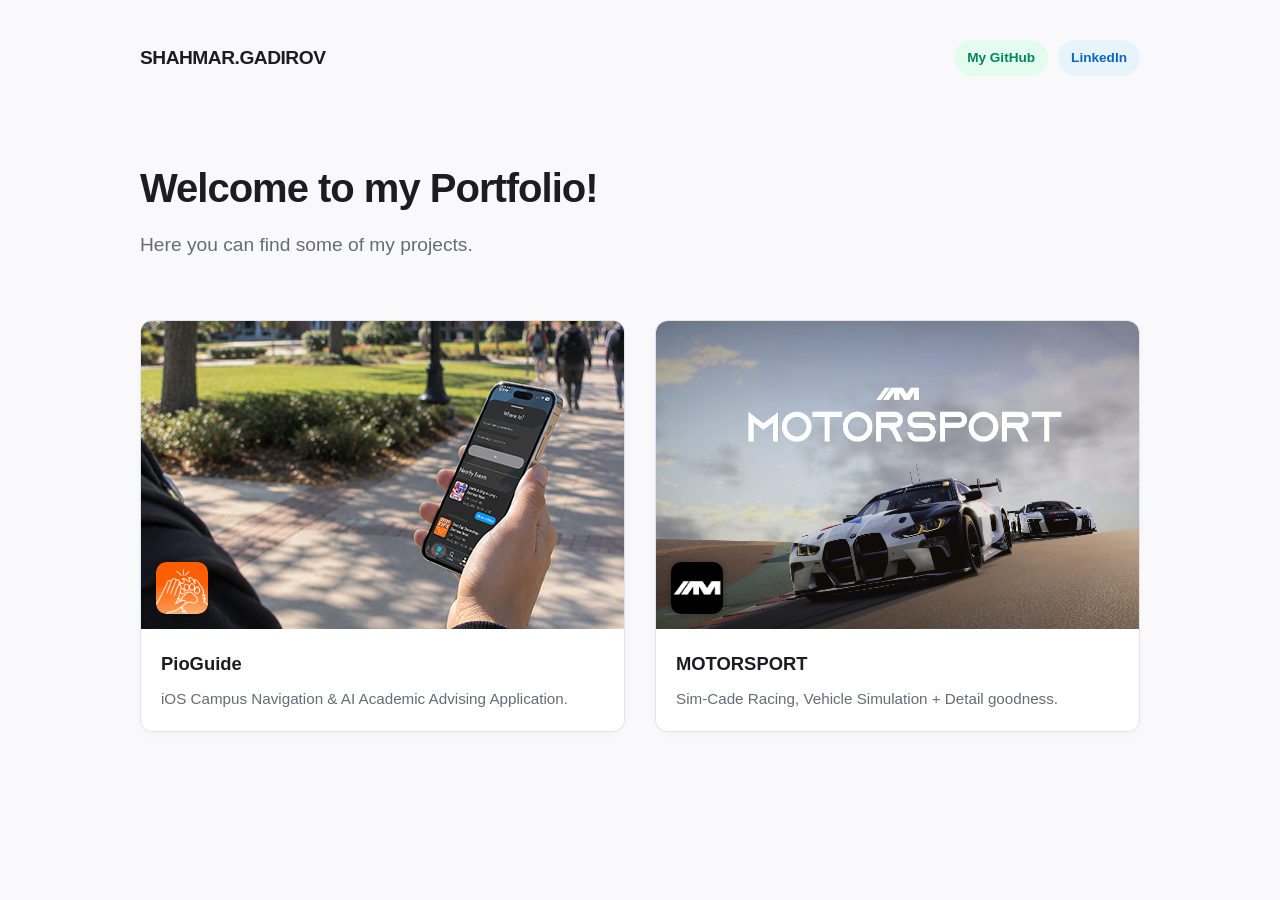
==== index.html @ 96c401d5 "yea" ====
<!DOCTYPE html>
    <html lang="en">
    <head>
        <meta charset="UTF-8">
        <meta name="viewport" content="width=device-width, initial-scale=1.0">
        <link rel="icon" type="image/png" href="./images/logo.png">
        <link rel="stylesheet" href="styles.css">

        <title>Shahmar Gadirov's Portfolio</title>
    </head>
    <body>
        <header>
            <div class="logo">SHAHMAR.GADIROV</div>
            <nav class="header-links" aria-label="Social links">
                <a
                    class="status-badge status-badge--github"
                    href="https://github.com/shahmargadirov"
                    target="_blank"
                    rel="noopener noreferrer"
                >My GitHub</a>
                <a
                    class="status-badge status-badge--linkedin"
                    href="https://linkedin.com/in/shahmar-gadirov"
                    target="_blank"
                    rel="noopener noreferrer"
                >LinkedIn</a>
            </nav>
        </header>
        <main>
            <section class="hero">
                <h1>Welcome to my Portfolio!</h1>
                <p> Here you can find some of my projects.</p>
                <!-- <p>Welcome to my portfolio. Here are some projects i've worked on.</p> -->
            </section>

            <section class="grid">
                <!-- Project 1 -->
                <div class="card">
                    <div class="card-placeholder">
                        <img src="./images/projects/pioguide/thumbnail1.png" alt="PioGuide">
                        <img class="card-logo" src="./images/projects/pioguide/logo.png" alt="">
                    </div>
                    <div class="card-content">
                        <h3>PioGuide</h3>
                        <p>iOS Campus Navigation & AI Academic Advising Application.</p>
                    </div>
                </div>

                <!-- Project 2 -->
                <div class="card">
                    <div class="card-placeholder">
                        <img class="card-thumbnail" src="./images/projects/motorsport/thumbnail1.png" alt="MOTORSPORT">
                        <img class="card-logo" src="./images/projects/motorsport/logo.png" alt="">
                    </div>
                    <div class="card-content">
                        <h3>MOTORSPORT</h3>
                        <p>Sim-Cade Racing, Vehicle Simulation + Detail goodness.</p>
                    </div>
                </div>
            </section>
        </main>
    </body>
</html>
---- styles.css ----
* {
    box-sizing: border-box;
    margin: 0;
    padding: 0;
    font-family: -apple-system, BlinkMacSystemFont, "Segoe UI", Roboto, Helvetica, Arial, sans-serif;
}

body {
    background-color: #f9f9fb;
    color: #1d1d1f;
    line-height: 1.6;
    padding: 20px;
}

header {
    max-width: 1000px;
    margin: 0 auto 60px auto;
    display: flex;
    justify-content: space-between;
    align-items: center;
    padding: 20px 0;
}

.logo {
    font-weight: 700;
    font-size: 1.2rem;
    letter-spacing: -0.5px;
}

.header-links {
    display: flex;
    flex-wrap: wrap;
    gap: 10px;
    align-items: center;
}

.status-badge {
    display: inline-block;
    padding: 6px 12px;
    border-radius: 20px;
    font-size: 0.85rem;
    font-weight: 600;
    text-decoration: none;
    cursor: pointer;
    border: 1px solid transparent;
    transition:
        background-color 0.2s ease,
        color 0.2s ease,
        border-color 0.2s ease,
        transform 0.2s ease,
        box-shadow 0.2s ease;
}

.status-badge:hover {
    transform: translateY(-2px);
    box-shadow: 0 4px 12px rgba(0, 0, 0, 0.08);
}

.status-badge:active {
    transform: translateY(0);
    box-shadow: 0 2px 6px rgba(0, 0, 0, 0.06);
}

.status-badge:focus-visible {
    outline: 2px solid #1d1d1f;
    outline-offset: 2px;
}

.status-badge--github {
    background-color: #e3fcef;
    color: #00875a;
}

.status-badge--github:hover {
    background-color: #c6f6e0;
    border-color: #00875a33;
}

.status-badge--linkedin {
    background-color: #e8f4fc;
    color: #0a66c2;
}

.status-badge--linkedin:hover {
    background-color: #d0e8f7;
    border-color: #0a66c233;
}

main {
    max-width: 1000px;
    margin: 0 auto;
}

.hero {
    margin-bottom: 60px;
}

.hero h1 {
    font-size: 2.5rem;
    font-weight: 800;
    margin-bottom: 10px;
    letter-spacing: -1px;
}

.hero p {
    font-size: 1.2rem;
    color: #686b77;
    max-width: 600px;
}

.grid {
    display: grid;
    grid-template-columns: repeat(auto-fit, minmax(300px, 1fr));
    gap: 30px;
}

.card {
    background: #ffffff;
    border: 1px solid #e1e4ea;
    border-radius: 12px;
    overflow: hidden;
    box-shadow: 0 4px 6px rgba(0, 0, 0, 0.02);
    transition: transform 0.2s ease;
    cursor: pointer;
}

.card:hover {
    transform: translateY(-4px);
}

.card-placeholder {
    position: relative;
    background-color: #eceef2;
    height: 308px;
    display: flex;
    align-items: center;
    justify-content: center;
    overflow: hidden;
}

.card-placeholder .card-thumbnail {
    width: 100%;
    height: 100%;
    object-fit: cover;
    border-radius: 12px 12px 0 0;
}

.card-placeholder .card-logo {
    position: absolute;
    bottom: 15px;
    left: 15px;
    z-index: 1;
    max-height: 52px;
    max-width: min(45%, 160px);
    width: auto;
    height: auto;
    object-fit: contain;
    border-radius: 10px;
    pointer-events: none;
    filter: drop-shadow(0 1px 3px rgba(0, 0, 0, 0.35));
}

.card-content {
    padding: 20px;
}

.card-content h3 {
    margin-bottom: 8px;
    font-size: 1.15rem;
}

.card-content p {
    color: #686b77;
    font-size: 0.95rem;
}
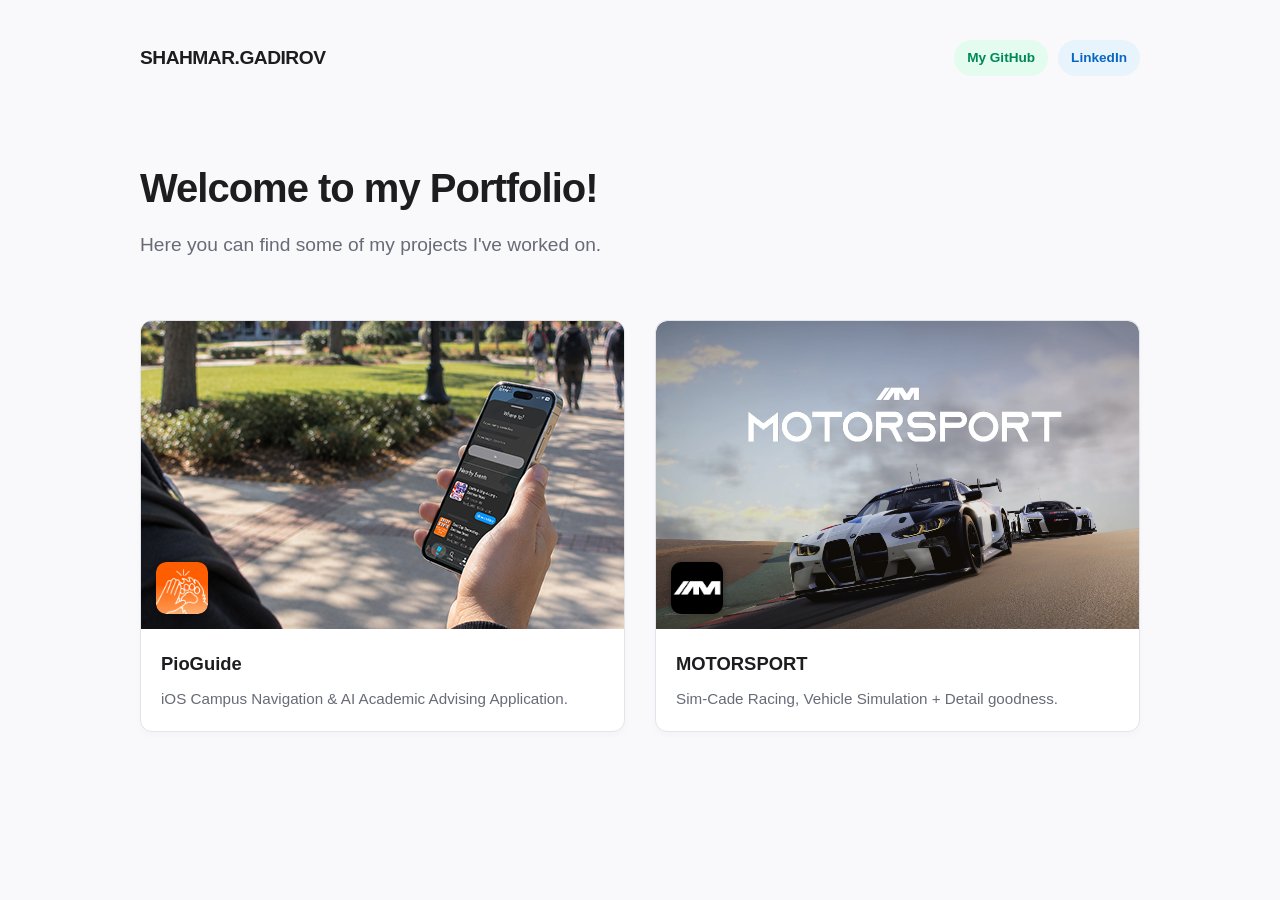
==== commit ee7b0fac: "still updating" ====
--- a/index.html
+++ b/index.html
@@ -1,63 +1,92 @@
 <!DOCTYPE html>
-    <html lang="en">
-    <head>
-        <meta charset="UTF-8">
-        <meta name="viewport" content="width=device-width, initial-scale=1.0">
-        <link rel="icon" type="image/png" href="./images/logo.png">
-        <link rel="stylesheet" href="styles.css">
+<html lang="en">
 
-        <title>Shahmar Gadirov's Portfolio</title>
-    </head>
-    <body>
-        <header>
-            <div class="logo">SHAHMAR.GADIROV</div>
-            <nav class="header-links" aria-label="Social links">
-                <a
-                    class="status-badge status-badge--github"
-                    href="https://github.com/shahmargadirov"
-                    target="_blank"
-                    rel="noopener noreferrer"
-                >My GitHub</a>
-                <a
-                    class="status-badge status-badge--linkedin"
-                    href="https://linkedin.com/in/shahmar-gadirov"
-                    target="_blank"
-                    rel="noopener noreferrer"
-                >LinkedIn</a>
-            </nav>
-        </header>
-        <main>
-            <section class="hero">
-                <h1>Welcome to my Portfolio!</h1>
-                <p> Here you can find some of my projects.</p>
-                <!-- <p>Welcome to my portfolio. Here are some projects i've worked on.</p> -->
-            </section>
+<head>
+    <meta charset="UTF-8">
+    <meta name="viewport" content="width=device-width, initial-scale=1.0">
 
-            <section class="grid">
-                <!-- Project 1 -->
-                <div class="card">
-                    <div class="card-placeholder">
-                        <img src="./images/projects/pioguide/thumbnail1.png" alt="PioGuide">
-                        <img class="card-logo" src="./images/projects/pioguide/logo.png" alt="">
-                    </div>
-                    <div class="card-content">
-                        <h3>PioGuide</h3>
-                        <p>iOS Campus Navigation & AI Academic Advising Application.</p>
-                    </div>
+    <link rel="icon" type="image/png" href="./images/logo.png">
+    <link rel="stylesheet" href="styles.css">
+
+    <title>Shahmar Gadirov's Portfolio</title>
+</head>
+
+<body>
+
+    <header>
+        <div class="logo">SHAHMAR.GADIROV</div>
+        <nav class="header-links" aria-label="Social links">
+            <a class="status-badge status-badge--github" href="https://github.com/shahmargadirov" target="_blank"
+                rel="noopener noreferrer">My GitHub</a>
+            <a class="status-badge status-badge--linkedin" href="https://linkedin.com/in/shahmar-gadirov"
+                target="_blank" rel="noopener noreferrer">LinkedIn</a>
+        </nav>
+    </header>
+
+    <main>
+        <section class="hero">
+            <h1>Welcome to my Portfolio!</h1>
+            <p>Here you can find some of my projects I've worked on.</p>
+        </section>
+
+
+        <section class="grid">
+
+            <!-- Project 1 -->
+            <div class="card" onclick="openProject('pioguide')">
+
+                <div class="card-placeholder">
+                    <img src="./images/projects/pioguide/thumbnail1.png" alt="PioGuide">
+
+                    <img class="card-logo" src="./images/projects/pioguide/logo.png" alt="">
                 </div>
 
-                <!-- Project 2 -->
-                <div class="card">
-                    <div class="card-placeholder">
-                        <img class="card-thumbnail" src="./images/projects/motorsport/thumbnail1.png" alt="MOTORSPORT">
-                        <img class="card-logo" src="./images/projects/motorsport/logo.png" alt="">
-                    </div>
-                    <div class="card-content">
-                        <h3>MOTORSPORT</h3>
-                        <p>Sim-Cade Racing, Vehicle Simulation + Detail goodness.</p>
-                    </div>
+                <div class="card-content">
+                    <h3>PioGuide</h3>
+                    <p>
+                        iOS Campus Navigation & AI Academic Advising Application.
+                    </p>
                 </div>
-            </section>
-        </main>
-    </body>
-</html>
+
+            </div>
+
+
+            <!-- Project 2 -->
+            <div class="card" onclick="openProject('motorsport')">
+
+                <div class="card-placeholder">
+                    <img class="card-thumbnail" src="./images/projects/motorsport/thumbnail1.png" alt="MOTORSPORT">
+
+                    <img class="card-logo" src="./images/projects/motorsport/logo.png" alt="">
+                </div>
+                <div class="card-content">
+                    <h3>MOTORSPORT</h3>
+                    <p> Sim-Cade Racing, Vehicle Simulation + Detail goodness. </p>
+                </div>
+            </div>
+        </section>
+    </main>
+
+
+    <div id="project-modal" class="modal">
+        <div class="modal-content">
+            <button class="close-button" onclick="closeProject()">
+                &times;
+            </button>
+            <!-- Horizontal image gallery -->
+            <div id="project-gallery" class="project-gallery">
+                <!-- Images are generated by JavaScript -->
+            </div>
+            <!-- Project information -->
+            <div class="project-info">
+                <h2 id="project-title"></h2>
+
+                <p id="project-description"></p>
+            </div>
+        </div>
+    </div>
+    <script src="script.js"></script>
+
+</body>
+
+</html>
--- a/styles.css
+++ b/styles.css
@@ -172,4 +172,152 @@
 .card-content p {
     color: #686b77;
     font-size: 0.95rem;
+}
+
+
+.modal {
+    display: flex;
+    position: fixed;
+    inset: 0;
+    z-index: 1000;
+    background: rgba(0, 0, 0, 0);
+    justify-content: center;
+    align-items: center;
+    padding: 20px;
+    visibility: hidden;
+    opacity: 0;
+    transition:
+        opacity 0.3s ease,
+        background-color 0.3s ease,
+        visibility 0.3s ease;
+}
+
+
+/* Modal is open */
+.modal.modal-open {
+    visibility: visible;
+    opacity: 1;
+
+    background: rgba(0, 0, 0, 0.65);
+}
+
+.modal-content {
+    position: relative;
+    width: min(900px, vw);
+    max-height: 120vh;
+    background: #303030;
+    border-radius: 18px;
+    padding: 12px;
+    overflow: hidden;
+    box-shadow: 0 20px 60px rgba(0, 0, 0, 0.35);
+    /* Starting position */
+    opacity: 0;
+    transform: scale(0.92) translateY(15px);
+    transition:
+        opacity 0.3s ease,
+        transform 0.3s ease;
+}
+
+
+/* Animate the popup when opened */
+.modal.modal-open .modal-content {
+    opacity: 1;
+    transform: scale(1) translateY(0);
+}
+
+
+/* -------------------------------- */
+/* Horizontal Image Gallery         */
+/* -------------------------------- */
+
+.project-gallery {
+    display: flex;
+    gap: 10px;
+    height: 235px;
+    overflow-x: auto;
+    overflow-y: hidden;
+    scroll-behavior: smooth;
+    scrollbar-width: thin;
+    padding-bottom: 4px;
+}
+
+
+/* Every image has the SAME HEIGHT */
+
+.project-gallery img {
+    height: 100%;
+    width: auto;
+    flex: 0 0 auto;
+    object-fit: cover;
+    border-radius: 12px;
+    border: 2px solid rgba(255, 255, 255, 0.65);
+    cursor: pointer;
+    transition:
+        transform 0.2s ease,
+        border-color 0.2s ease,
+        opacity 0.2s ease;
+}
+
+
+.project-gallery img:hover {
+    transform: scale(1.02);
+    border-color: white;
+}
+
+
+/* Selected image */
+.project-gallery img.selected {
+    border-color: white;
+    box-shadow: 0 0 0 2px rgba(255, 255, 255, 0.25);
+}
+
+/* -------------------------------- */
+/* Project Information               */
+/* -------------------------------- */
+
+.project-info {
+    padding: 10px 4px 4px 4px;
+    color: white;
+}
+
+.project-info h2 {
+    font-size: 2rem;
+    margin-bottom: 3px;
+    font-weight: 700;
+}
+
+
+.project-info p {
+    color: #d0d0d0;
+    font-size: 0.9rem;
+    line-height: 1.4;
+}
+
+
+/* -------------------------------- */
+/* Close Button                      */
+/* -------------------------------- */
+
+.close-button {
+    position: absolute;
+    top: 10px;
+    right: 10px;
+    z-index: 10;
+    width: 32px;
+    height: 32px;
+    border: none;
+    border-radius: 50%;
+    background: rgba(255, 255, 255, 0.85);
+    color: #333;
+    font-size: 24px;
+    line-height: 28px;
+    cursor: pointer;
+    transition:
+        background 0.2s ease,
+        transform 0.2s ease;
+}
+
+.close-button:hover {
+    background: white;
+    transform: scale(1.08);
 }
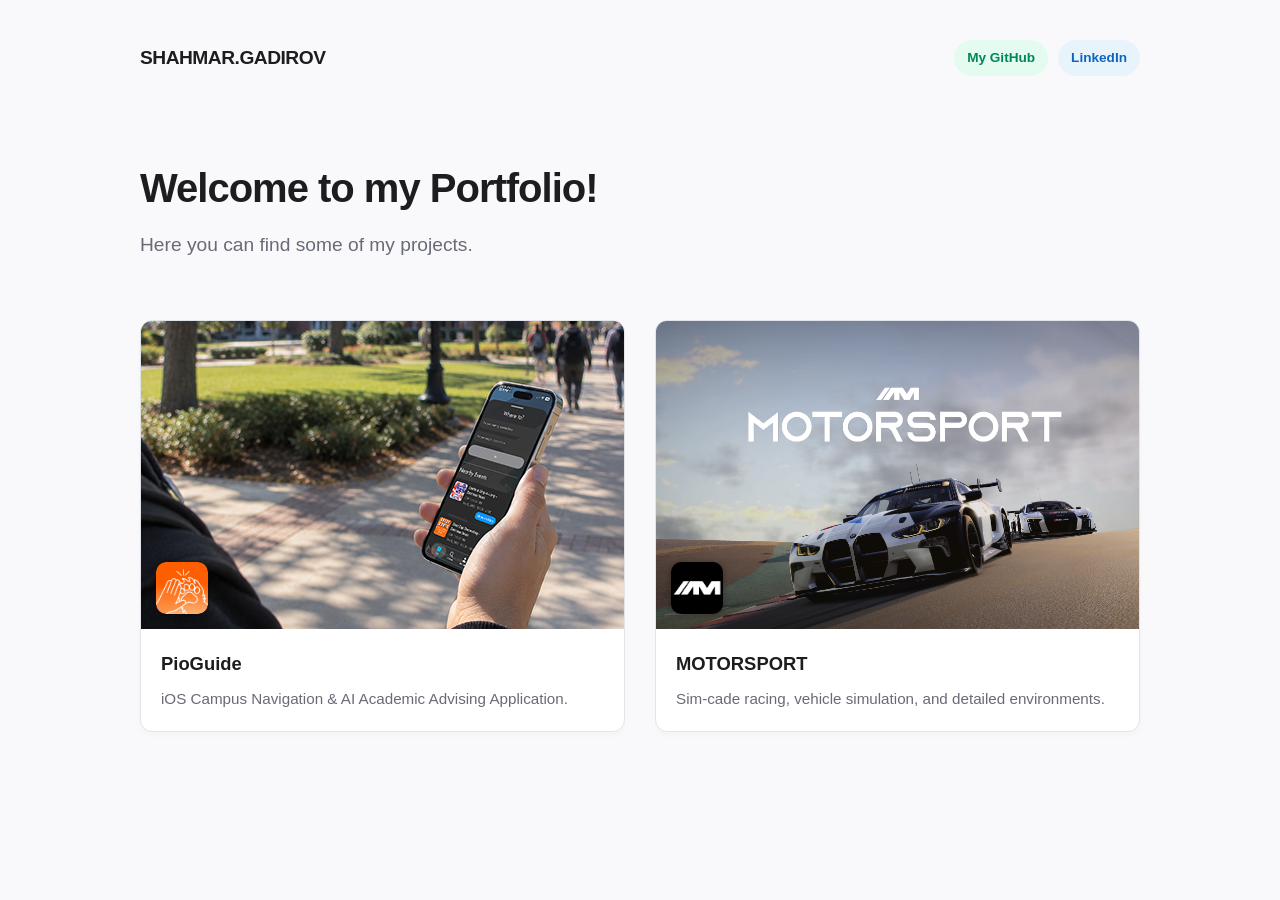
==== commit e5e0bb97: "big update" ====
--- a/index.html
+++ b/index.html
@@ -4,15 +4,12 @@
 <head>
     <meta charset="UTF-8">
     <meta name="viewport" content="width=device-width, initial-scale=1.0">
-
     <link rel="icon" type="image/png" href="./images/logo.png">
     <link rel="stylesheet" href="styles.css">
-
     <title>Shahmar Gadirov's Portfolio</title>
 </head>
 
 <body>
-
     <header>
         <div class="logo">SHAHMAR.GADIROV</div>
         <nav class="header-links" aria-label="Social links">
@@ -22,71 +19,44 @@
                 target="_blank" rel="noopener noreferrer">LinkedIn</a>
         </nav>
     </header>
-
     <main>
         <section class="hero">
             <h1>Welcome to my Portfolio!</h1>
-            <p>Here you can find some of my projects I've worked on.</p>
+            <p>Here you can find some of my projects.</p>
         </section>
-
-
-        <section class="grid">
-
-            <!-- Project 1 -->
-            <div class="card" onclick="openProject('pioguide')">
-
+        <section class="grid" aria-label="Projects">
+            <button class="card" type="button" onclick="openProject('pioguide')">
                 <div class="card-placeholder">
-                    <img src="./images/projects/pioguide/thumbnail1.png" alt="PioGuide">
-
+                    <img class="card-thumbnail" src="./images/projects/pioguide/thumbnail1.png"
+                        alt="PioGuide app preview">
                     <img class="card-logo" src="./images/projects/pioguide/logo.png" alt="">
                 </div>
-
                 <div class="card-content">
                     <h3>PioGuide</h3>
-                    <p>
-                        iOS Campus Navigation & AI Academic Advising Application.
-                    </p>
+                    <p>iOS Campus Navigation &amp; AI Academic Advising Application.</p>
                 </div>
-
-            </div>
-
-
-            <!-- Project 2 -->
-            <div class="card" onclick="openProject('motorsport')">
-
+            </button>
+            <button class="card" type="button" onclick="openProject('motorsport')">
                 <div class="card-placeholder">
-                    <img class="card-thumbnail" src="./images/projects/motorsport/thumbnail1.png" alt="MOTORSPORT">
-
+                    <img class="card-thumbnail" src="./images/projects/motorsport/thumbnail1.png"
+                        alt="MOTORSPORT game preview">
                     <img class="card-logo" src="./images/projects/motorsport/logo.png" alt="">
                 </div>
                 <div class="card-content">
                     <h3>MOTORSPORT</h3>
-                    <p> Sim-Cade Racing, Vehicle Simulation + Detail goodness. </p>
+                    <p>Sim-cade racing, vehicle simulation, and detailed environments.</p>
                 </div>
-            </div>
+            </button>
         </section>
     </main>
-
-
-    <div id="project-modal" class="modal">
-        <div class="modal-content">
-            <button class="close-button" onclick="closeProject()">
-                &times;
-            </button>
-            <!-- Horizontal image gallery -->
-            <div id="project-gallery" class="project-gallery">
-                <!-- Images are generated by JavaScript -->
-            </div>
-            <!-- Project information -->
-            <div class="project-info">
-                <h2 id="project-title"></h2>
-
-                <p id="project-description"></p>
-            </div>
-        </div>
+    <div id="project-modal" class="modal" aria-hidden="true">
+        <section class="modal-content" role="dialog" aria-modal="true" aria-label="Project details">
+            <button class="close-button" type="button" onclick="closeProject()"
+                aria-label="Close project">&times;</button>
+            <iframe id="project-frame" src="about:blank" title="Project details" loading="eager"></iframe>
+        </section>
     </div>
     <script src="script.js"></script>
-
 </body>
 
 </html>
--- a/styles.css
+++ b/styles.css
@@ -1,39 +1,36 @@
+
 * {
     box-sizing: border-box;
     margin: 0;
     padding: 0;
     font-family: -apple-system, BlinkMacSystemFont, "Segoe UI", Roboto, Helvetica, Arial, sans-serif;
 }
-
 body {
     background-color: #f9f9fb;
     color: #1d1d1f;
     line-height: 1.6;
     padding: 20px;
 }
-
 header {
     max-width: 1000px;
-    margin: 0 auto 60px auto;
+    margin: 0 auto 60px;
     display: flex;
     justify-content: space-between;
     align-items: center;
+    gap: 20px;
     padding: 20px 0;
 }
-
 .logo {
     font-weight: 700;
     font-size: 1.2rem;
     letter-spacing: -0.5px;
 }
-
 .header-links {
     display: flex;
     flex-wrap: wrap;
     gap: 10px;
     align-items: center;
 }
-
 .status-badge {
     display: inline-block;
     padding: 6px 12px;
@@ -43,91 +40,73 @@
     text-decoration: none;
     cursor: pointer;
     border: 1px solid transparent;
-    transition:
-        background-color 0.2s ease,
-        color 0.2s ease,
-        border-color 0.2s ease,
-        transform 0.2s ease,
-        box-shadow 0.2s ease;
-}
-
+    transition: background-color 0.2s ease, color 0.2s ease, transform 0.2s ease, box-shadow 0.2s ease;
+}
 .status-badge:hover {
     transform: translateY(-2px);
     box-shadow: 0 4px 12px rgba(0, 0, 0, 0.08);
 }
-
-.status-badge:active {
-    transform: translateY(0);
-    box-shadow: 0 2px 6px rgba(0, 0, 0, 0.06);
-}
-
-.status-badge:focus-visible {
-    outline: 2px solid #1d1d1f;
-    outline-offset: 2px;
-}
-
 .status-badge--github {
     background-color: #e3fcef;
     color: #00875a;
 }
-
 .status-badge--github:hover {
     background-color: #c6f6e0;
     border-color: #00875a33;
 }
-
 .status-badge--linkedin {
     background-color: #e8f4fc;
     color: #0a66c2;
 }
-
 .status-badge--linkedin:hover {
     background-color: #d0e8f7;
     border-color: #0a66c233;
 }
-
+.status-badge:focus-visible, .card:focus-visible, .close-button:focus-visible {
+    outline: 2px solid #1d1d1f;
+    outline-offset: 3px;
+}
 main {
     max-width: 1000px;
     margin: 0 auto;
 }
-
 .hero {
     margin-bottom: 60px;
 }
-
 .hero h1 {
     font-size: 2.5rem;
     font-weight: 800;
     margin-bottom: 10px;
     letter-spacing: -1px;
 }
-
 .hero p {
     font-size: 1.2rem;
     color: #686b77;
     max-width: 600px;
 }
-
 .grid {
     display: grid;
-    grid-template-columns: repeat(auto-fit, minmax(300px, 1fr));
+    grid-template-columns: repeat(auto-fit, minmax(min(100%, 300px), 1fr));
     gap: 30px;
 }
-
 .card {
-    background: #ffffff;
+    display: block;
+    width: 100%;
+    text-align: left;
+    color: inherit;
+    font: inherit;
+    background: #fff;
     border: 1px solid #e1e4ea;
     border-radius: 12px;
     overflow: hidden;
     box-shadow: 0 4px 6px rgba(0, 0, 0, 0.02);
-    transition: transform 0.2s ease;
+    transition: transform 0.2s ease, box-shadow 0.2s ease;
     cursor: pointer;
 }
-
 .card:hover {
     transform: translateY(-4px);
-}
-
+    box-shadow: 0 10px 25px rgba(0, 0, 0, 0.08);
+}
 .card-placeholder {
     position: relative;
     background-color: #eceef2;
@@ -137,15 +116,12 @@
     justify-content: center;
     overflow: hidden;
 }
-
-.card-placeholder .card-thumbnail {
+.card-thumbnail {
     width: 100%;
     height: 100%;
     object-fit: cover;
-    border-radius: 12px 12px 0 0;
-}
-
-.card-placeholder .card-logo {
+}
+.card-logo {
     position: absolute;
     bottom: 15px;
     left: 15px;
@@ -159,165 +135,112 @@
     pointer-events: none;
     filter: drop-shadow(0 1px 3px rgba(0, 0, 0, 0.35));
 }
-
 .card-content {
     padding: 20px;
 }
-
 .card-content h3 {
     margin-bottom: 8px;
     font-size: 1.15rem;
 }
-
 .card-content p {
     color: #686b77;
     font-size: 0.95rem;
 }
-
-
 .modal {
-    display: flex;
     position: fixed;
     inset: 0;
     z-index: 1000;
-    background: rgba(0, 0, 0, 0);
+    display: flex;
     justify-content: center;
     align-items: center;
     padding: 20px;
+    background: rgba(0, 0, 0, 0.65);
     visibility: hidden;
     opacity: 0;
-    transition:
-        opacity 0.3s ease,
-        background-color 0.3s ease,
-        visibility 0.3s ease;
-}
-
-
-/* Modal is open */
+    pointer-events: none;
+    transition: opacity 0.3s ease, visibility 0.3s ease;
+}
 .modal.modal-open {
     visibility: visible;
     opacity: 1;
-
-    background: rgba(0, 0, 0, 0.65);
-}
-
+    pointer-events: auto;
+}
 .modal-content {
     position: relative;
-    width: min(900px, vw);
-    max-height: 120vh;
+    width: min(1000px, 90vw);
+    height: min(850px, 90vh);
     background: #303030;
     border-radius: 18px;
-    padding: 12px;
     overflow: hidden;
     box-shadow: 0 20px 60px rgba(0, 0, 0, 0.35);
-    /* Starting position */
     opacity: 0;
     transform: scale(0.92) translateY(15px);
-    transition:
-        opacity 0.3s ease,
-        transform 0.3s ease;
-}
-
-
-/* Animate the popup when opened */
+    transition: opacity 0.3s ease, transform 0.3s ease;
+}
 .modal.modal-open .modal-content {
     opacity: 1;
     transform: scale(1) translateY(0);
 }
-
-
-/* -------------------------------- */
-/* Horizontal Image Gallery         */
-/* -------------------------------- */
-
-.project-gallery {
-    display: flex;
-    gap: 10px;
-    height: 235px;
-    overflow-x: auto;
-    overflow-y: hidden;
-    scroll-behavior: smooth;
-    scrollbar-width: thin;
-    padding-bottom: 4px;
-}
-
-
-/* Every image has the SAME HEIGHT */
-
-.project-gallery img {
+#project-frame {
+    display: block;
+    width: 100%;
     height: 100%;
-    width: auto;
-    flex: 0 0 auto;
-    object-fit: cover;
-    border-radius: 12px;
-    border: 2px solid rgba(255, 255, 255, 0.65);
-    cursor: pointer;
-    transition:
-        transform 0.2s ease,
-        border-color 0.2s ease,
-        opacity 0.2s ease;
-}
-
-
-.project-gallery img:hover {
-    transform: scale(1.02);
-    border-color: white;
-}
-
-
-/* Selected image */
-.project-gallery img.selected {
-    border-color: white;
-    box-shadow: 0 0 0 2px rgba(255, 255, 255, 0.25);
-}
-
-/* -------------------------------- */
-/* Project Information               */
-/* -------------------------------- */
-
-.project-info {
-    padding: 10px 4px 4px 4px;
-    color: white;
-}
-
-.project-info h2 {
-    font-size: 2rem;
-    margin-bottom: 3px;
-    font-weight: 700;
-}
-
-
-.project-info p {
-    color: #d0d0d0;
-    font-size: 0.9rem;
-    line-height: 1.4;
-}
-
-
-/* -------------------------------- */
-/* Close Button                      */
-/* -------------------------------- */
-
+    border: none;
+    background: #1e1e1e;
+}
 .close-button {
     position: absolute;
-    top: 10px;
-    right: 10px;
+    top: 12px;
+    right: 12px;
     z-index: 10;
-    width: 32px;
-    height: 32px;
+    display: grid;
+    place-items: center;
+    width: 38px;
+    height: 38px;
     border: none;
     border-radius: 50%;
-    background: rgba(255, 255, 255, 0.85);
+    background: rgba(255, 255, 255, 0.92);
     color: #333;
-    font-size: 24px;
-    line-height: 28px;
+    font-size: 27px;
+    line-height: 1;
     cursor: pointer;
-    transition:
-        background 0.2s ease,
-        transform 0.2s ease;
-}
-
+    transition: background 0.2s ease, transform 0.2s ease;
+}
 .close-button:hover {
-    background: white;
+    background: #fff;
     transform: scale(1.08);
-}+}
+@media (max-width: 600px) {
+    body {
+        padding: 14px;
+    }
+    header {
+        margin-bottom: 40px;
+        align-items: flex-start;
+        flex-direction: column;
+    }
+    .hero {
+        margin-bottom: 35px;
+    }
+    .hero h1 {
+        font-size: 2rem;
+    }
+    .card-placeholder {
+        height: 240px;
+    }
+    .modal {
+        padding: 10px;
+    }
+    .modal-content {
+        width: 100%;
+        height: 90vh;
+        max-height: 850px;
+        border-radius: 14px;
+    }
+}
+@media (prefers-reduced-motion: reduce) {
+    *, *::before, *::after {
+        transition-duration: 0.01ms !important;
+        animation-duration: 0.01ms !important;
+    }
+}
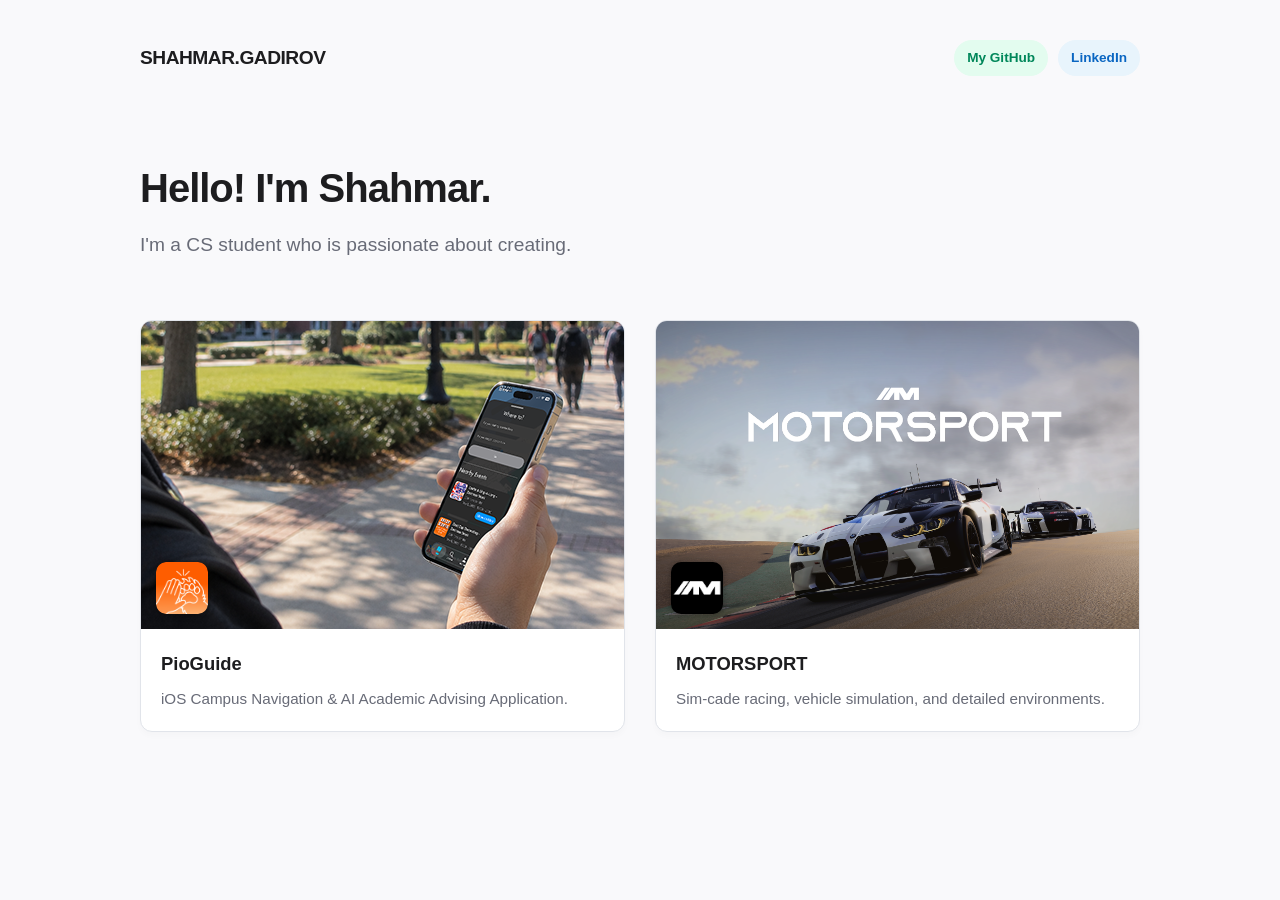
==== commit f1a67609: "update" ====
--- a/index.html
+++ b/index.html
@@ -21,8 +21,8 @@
     </header>
     <main>
         <section class="hero">
-            <h1>Welcome to my Portfolio!</h1>
-            <p>Here you can find some of my projects.</p>
+            <h1>Hello! I'm Shahmar.</h1>
+            <p>I'm a CS student who is passionate about creating.</p>
         </section>
         <section class="grid" aria-label="Projects">
             <button class="card" type="button" onclick="openProject('pioguide')">
@@ -49,6 +49,7 @@
             </button>
         </section>
     </main>
+    
     <div id="project-modal" class="modal" aria-hidden="true">
         <section class="modal-content" role="dialog" aria-modal="true" aria-label="Project details">
             <button class="close-button" type="button" onclick="closeProject()"
@@ -59,4 +60,6 @@
     <script src="script.js"></script>
 </body>
 
-</html>+</html>
+
+
--- a/styles.css
+++ b/styles.css
@@ -190,8 +190,8 @@
 }
 .close-button {
     position: absolute;
-    top: 12px;
-    right: 12px;
+    top: 25px;
+    right: 25px;
     z-index: 10;
     display: grid;
     place-items: center;
@@ -238,9 +238,9 @@
         border-radius: 14px;
     }
 }
-@media (prefers-reduced-motion: reduce) {
+/* @media (prefers-reduced-motion: reduce) {
     *, *::before, *::after {
         transition-duration: 0.01ms !important;
         animation-duration: 0.01ms !important;
     }
-}
+} */
